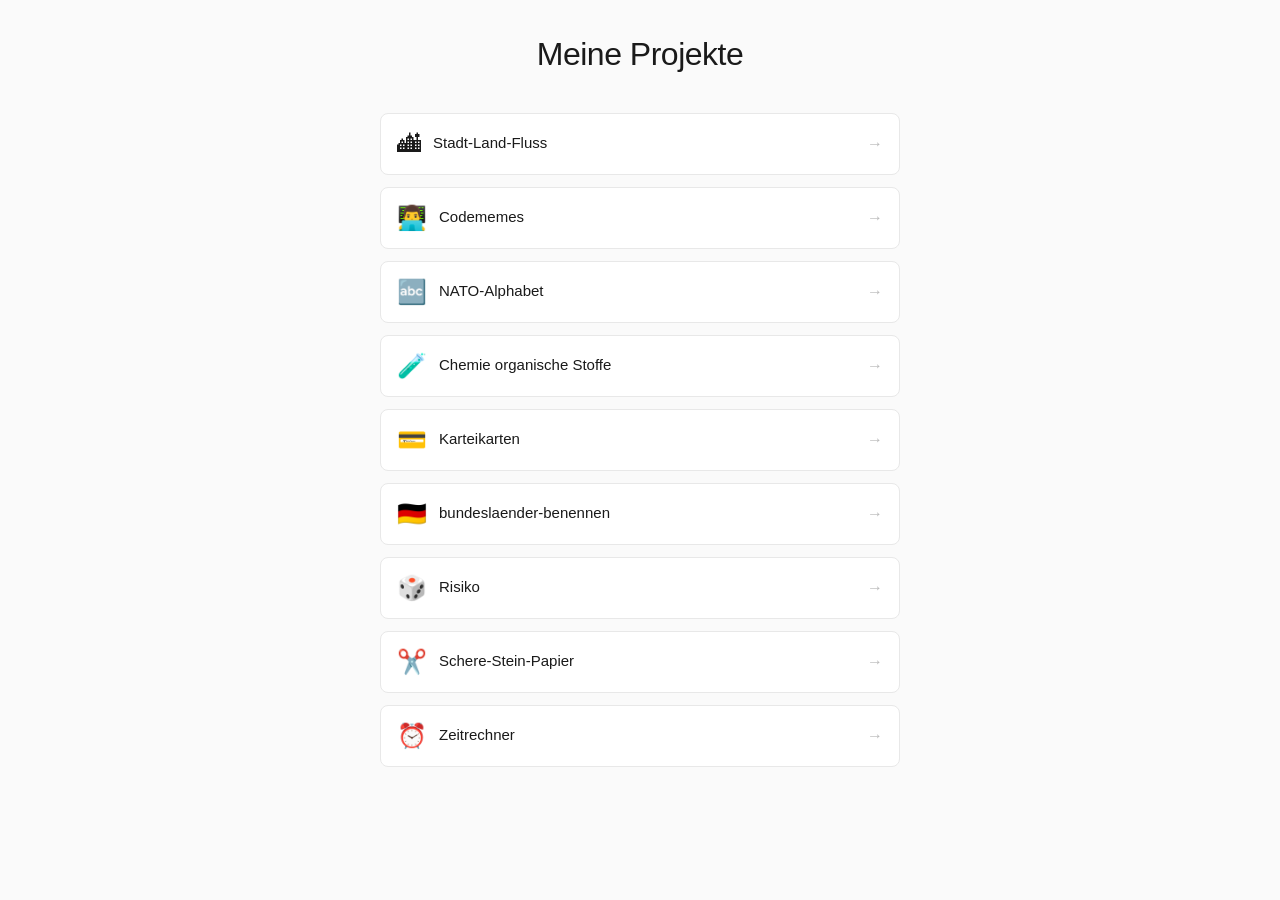
==== index.html @ c9dc9247 "Kosinusähnlichkeit Link raus" ====
<!DOCTYPE html>
<html lang="de">
<head>
    <meta charset="UTF-8">
    <meta name="viewport" content="width=device-width, initial-scale=1.0">
    <meta name="theme-color" content="#1a1a2e">
    <meta name="apple-mobile-web-app-capable" content="yes">
    <meta name="apple-mobile-web-app-status-bar-style" content="black-translucent">
    <meta name="apple-mobile-web-app-title" content="Dashboard">
    <title>Dashboard</title>
    <style>
        * {
            margin: 0;
            padding: 0;
            box-sizing: border-box;
        }

        body {
            font-family: -apple-system, BlinkMacSystemFont, 'Segoe UI', Roboto, sans-serif;
            background: #fafafa;
            color: #1a1a1a;
            min-height: 100vh;
            padding: 24px;
            display: flex;
            flex-direction: column;
            align-items: center;
        }

        .container {
            width: 100%;
            max-width: 520px;
        }

        .header {
            text-align: center;
            margin-bottom: 40px;
            padding-top: 12px;
        }

        .header h1 {
            font-size: 32px;
            margin-bottom: 6px;
            font-weight: 300;
            letter-spacing: -0.5px;
        }

        .header p {
            color: #888;
            font-size: 13px;
            font-weight: 400;
        }

        .projects-grid {
            display: grid;
            grid-template-columns: 1fr;
            gap: 12px;
            margin-bottom: 60px;
        }

        .project-card {
            background: #ffffff;
            border: 1px solid #e8e8e8;
            border-radius: 8px;
            padding: 16px;
            text-decoration: none;
            color: #1a1a1a;
            transition: all 0.2s ease;
            display: flex;
            align-items: center;
            gap: 12px;
        }

        .project-card:hover {
            border-color: #d0d0d0;
            background: #fefefe;
            box-shadow: 0 2px 8px rgba(0, 0, 0, 0.05);
        }

        .project-card:active {
            background: #f8f8f8;
        }

        .project-icon {
            font-size: 24px;
            min-width: 24px;
        }

        .project-info {
            flex: 1;
            min-width: 0;
        }

        .project-title {
            font-weight: 500;
            font-size: 15px;
            margin-bottom: 3px;
            white-space: nowrap;
            overflow: hidden;
            text-overflow: ellipsis;
        }


        .external-link {
            color: #bbb;
            font-size: 16px;
            transition: color 0.2s;
        }

        .project-card:hover .external-link {
            color: #666;
        }

        @media (max-width: 480px) {
            .header h1 {
                font-size: 24px;
            }

            .project-card {
                padding: 14px;
            }
        }
    </style>
</head>
<body>
    <div class="container">
        <div class="header">
            <h1>Meine Projekte</h1>
        </div>

        <div id="projectsList" class="projects-grid">
            <!-- Projekte werden hier eingefügt -->
        </div>
    </div>

    <script>
        const projects = [
            {
                title: "Stadt-Land-Fluss",
                url: "https://schwanniii.github.io/Stadt-Land-Fluss/",
                icon: "🏙"
            },

            {
                title: "Codememes",
                url: "https://codenames-adgg.onrender.com/#/",
                icon: "👨‍💻"
            },

            {
                title: "NATO-Alphabet",
                url: "https://schwanniii.github.io/NATO-Alphabet/",
                icon: "🔤"
            },

            {
                title: "Chemie organische Stoffe",
                url: "https://schwanniii.github.io/Chemie-organische-Stoffe/",
                icon: "🧪"
            },

            {
                title: "Karteikarten",
                url: "https://schwanniii.github.io/Karteikarten/",
                icon: "💳"
            },

            {
                title: "bundeslaender-benennen",
                url: "https://schwanniii.github.io/bundeslaender-benennen/",
                icon: "🇩🇪"
            },

            {
                title: "Risiko",
                url: "https://schwanniii.github.io/Risiko/",
                icon: "🎲"
            },

            {
                title: "Schere-Stein-Papier",
                url: "https://schwanniii.github.io/Schere-Stein-Papier/",
                icon: "✂️"
            },

            {
                title: "Zeitrechner",
                url: "https://schwanniii.github.io/Zeitrechner/",
                icon: "⏰"
            },
        ];

        // Projekte automatisch rendern
        function renderProjects() {
            const projectsList = document.getElementById("projectsList");
            projectsList.innerHTML = projects.map(project => `
                <a href="${project.url}" class="project-card" target="_blank" rel="noopener noreferrer">
                    <div class="project-icon">${project.icon}</div>
                    <div class="project-info">
                        <div class="project-title">${project.title}</div>
                    </div>
                    <div class="external-link">→</div>
                </a>
            `).join("");
        }

        // Beim Laden der Seite
        renderProjects();
    </script>
</body>
</html>
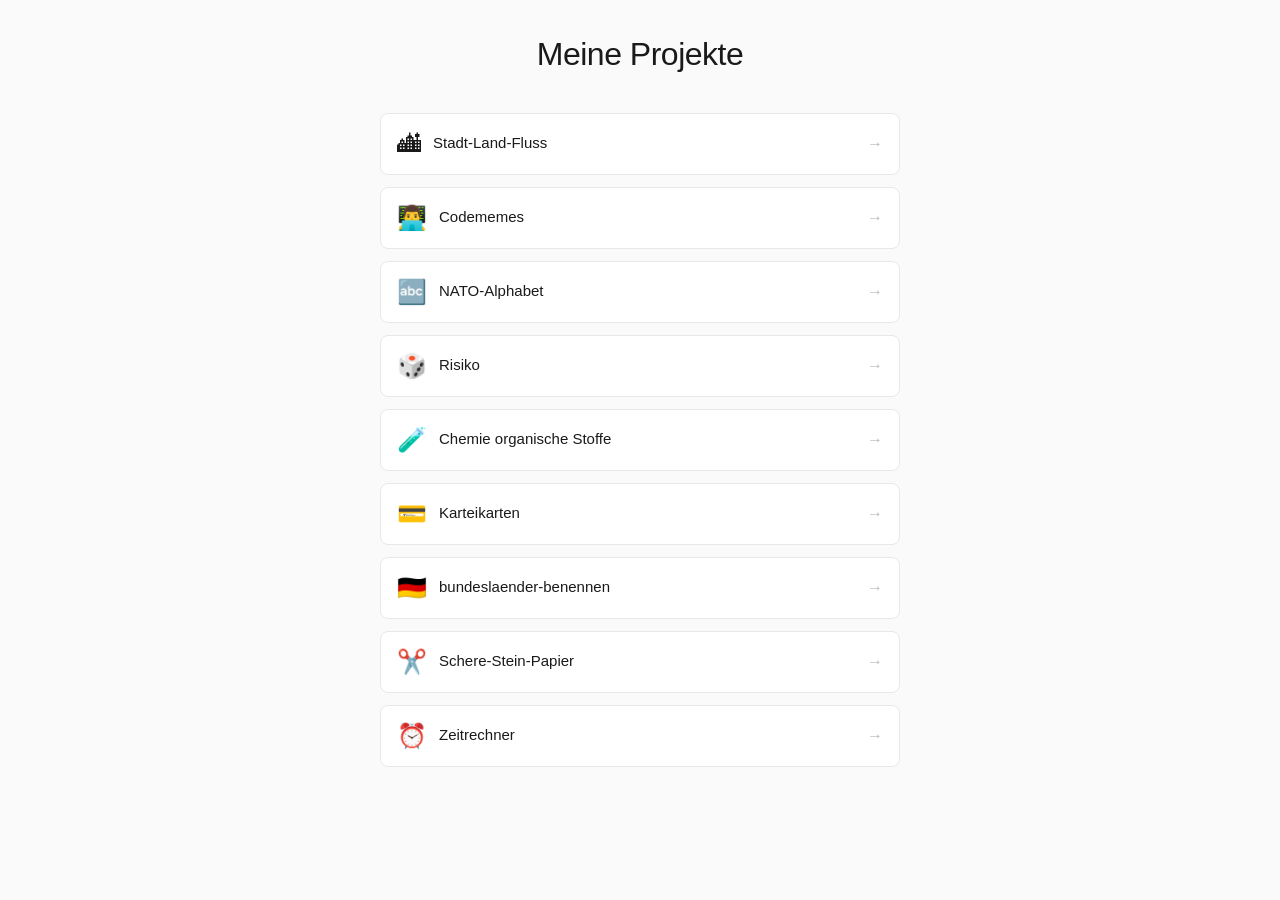
==== commit 890190c2: "Risiko höher in der Liste" ====
--- a/index.html
+++ b/index.html
@@ -153,6 +153,12 @@
             },
 
             {
+                title: "Risiko",
+                url: "https://schwanniii.github.io/Risiko/",
+                icon: "🎲"
+            },
+
+            {
                 title: "Chemie organische Stoffe",
                 url: "https://schwanniii.github.io/Chemie-organische-Stoffe/",
                 icon: "🧪"
@@ -168,12 +174,6 @@
                 title: "bundeslaender-benennen",
                 url: "https://schwanniii.github.io/bundeslaender-benennen/",
                 icon: "🇩🇪"
-            },
-
-            {
-                title: "Risiko",
-                url: "https://schwanniii.github.io/Risiko/",
-                icon: "🎲"
             },
 
             {
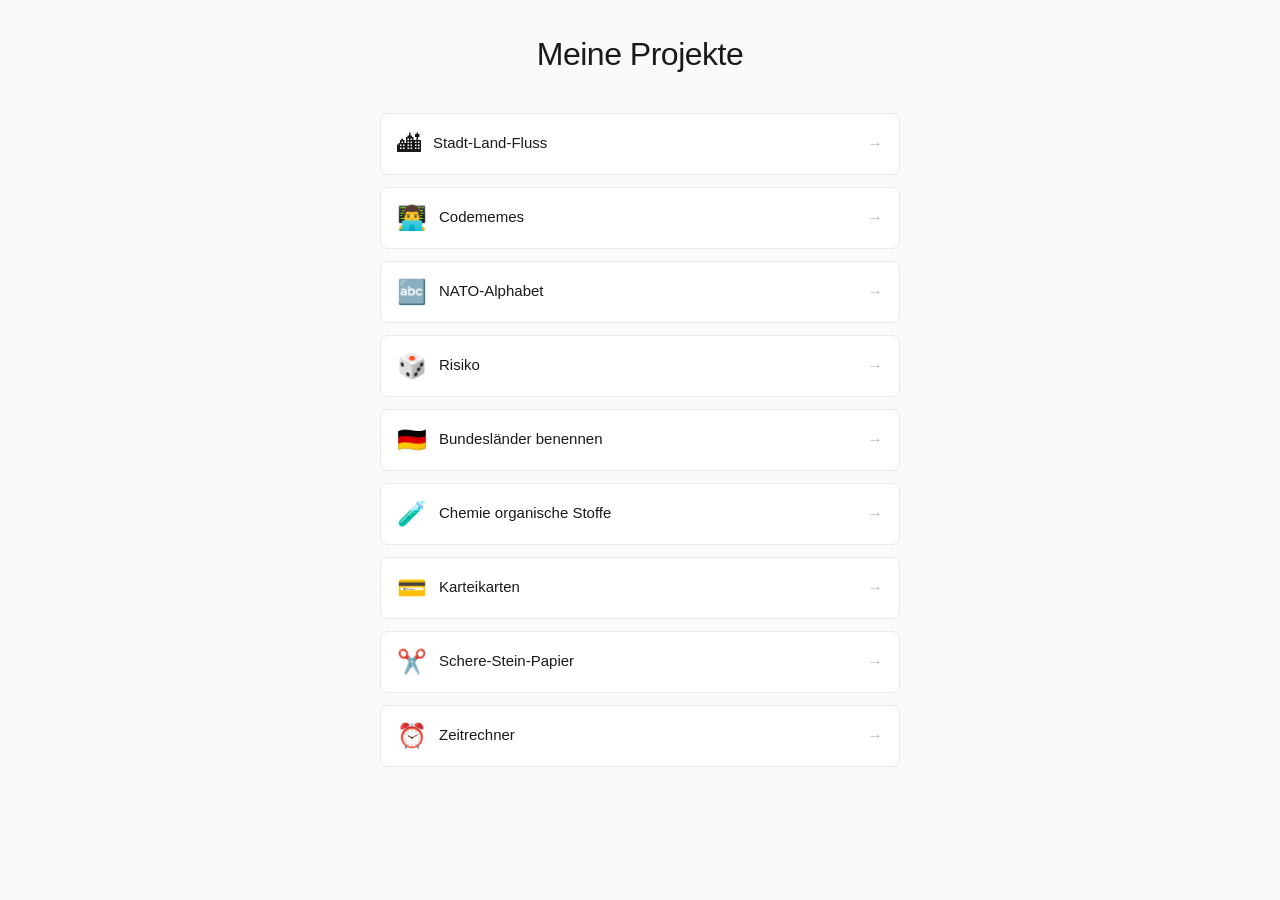
==== commit e54e274f: "Bundesländer unter Risiko + Anzeigenamen davon geändert" ====
--- a/index.html
+++ b/index.html
@@ -159,6 +159,12 @@
             },
 
             {
+                title: "Bundesländer benennen",
+                url: "https://schwanniii.github.io/bundeslaender-benennen/",
+                icon: "🇩🇪"
+            },
+
+            {
                 title: "Chemie organische Stoffe",
                 url: "https://schwanniii.github.io/Chemie-organische-Stoffe/",
                 icon: "🧪"
@@ -168,12 +174,6 @@
                 title: "Karteikarten",
                 url: "https://schwanniii.github.io/Karteikarten/",
                 icon: "💳"
-            },
-
-            {
-                title: "bundeslaender-benennen",
-                url: "https://schwanniii.github.io/bundeslaender-benennen/",
-                icon: "🇩🇪"
             },
 
             {
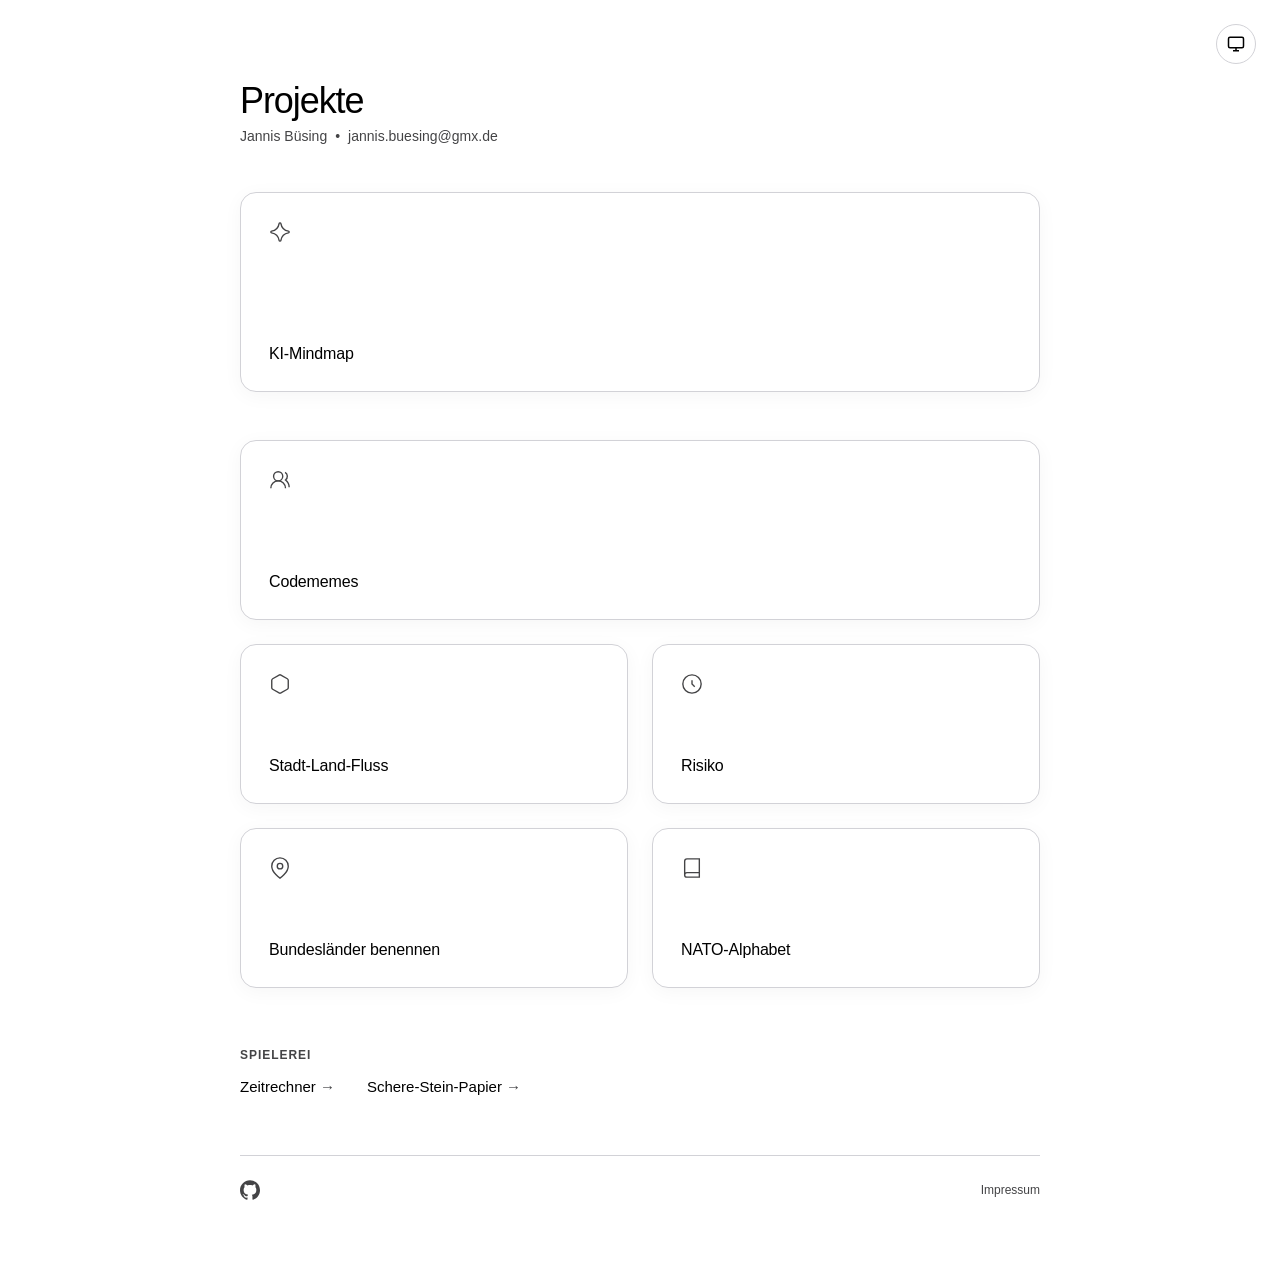
==== commit c98cb5c7: "Dashboard komplett überarbeitet" ====
--- a/index.html
+++ b/index.html
@@ -3,208 +3,116 @@
 <head>
     <meta charset="UTF-8">
     <meta name="viewport" content="width=device-width, initial-scale=1.0">
-    <meta name="theme-color" content="#1a1a2e">
-    <meta name="apple-mobile-web-app-capable" content="yes">
-    <meta name="apple-mobile-web-app-status-bar-style" content="black-translucent">
-    <meta name="apple-mobile-web-app-title" content="Dashboard">
     <title>Dashboard</title>
-    <style>
-        * {
-            margin: 0;
-            padding: 0;
-            box-sizing: border-box;
-        }
-
-        body {
-            font-family: -apple-system, BlinkMacSystemFont, 'Segoe UI', Roboto, sans-serif;
-            background: #fafafa;
-            color: #1a1a1a;
-            min-height: 100vh;
-            padding: 24px;
-            display: flex;
-            flex-direction: column;
-            align-items: center;
-        }
-
-        .container {
-            width: 100%;
-            max-width: 520px;
-        }
-
-        .header {
-            text-align: center;
-            margin-bottom: 40px;
-            padding-top: 12px;
-        }
-
-        .header h1 {
-            font-size: 32px;
-            margin-bottom: 6px;
-            font-weight: 300;
-            letter-spacing: -0.5px;
-        }
-
-        .header p {
-            color: #888;
-            font-size: 13px;
-            font-weight: 400;
-        }
-
-        .projects-grid {
-            display: grid;
-            grid-template-columns: 1fr;
-            gap: 12px;
-            margin-bottom: 60px;
-        }
-
-        .project-card {
-            background: #ffffff;
-            border: 1px solid #e8e8e8;
-            border-radius: 8px;
-            padding: 16px;
-            text-decoration: none;
-            color: #1a1a1a;
-            transition: all 0.2s ease;
-            display: flex;
-            align-items: center;
-            gap: 12px;
-        }
-
-        .project-card:hover {
-            border-color: #d0d0d0;
-            background: #fefefe;
-            box-shadow: 0 2px 8px rgba(0, 0, 0, 0.05);
-        }
-
-        .project-card:active {
-            background: #f8f8f8;
-        }
-
-        .project-icon {
-            font-size: 24px;
-            min-width: 24px;
-        }
-
-        .project-info {
-            flex: 1;
-            min-width: 0;
-        }
-
-        .project-title {
-            font-weight: 500;
-            font-size: 15px;
-            margin-bottom: 3px;
-            white-space: nowrap;
-            overflow: hidden;
-            text-overflow: ellipsis;
-        }
-
-
-        .external-link {
-            color: #bbb;
-            font-size: 16px;
-            transition: color 0.2s;
-        }
-
-        .project-card:hover .external-link {
-            color: #666;
-        }
-
-        @media (max-width: 480px) {
-            .header h1 {
-                font-size: 24px;
-            }
-
-            .project-card {
-                padding: 14px;
-            }
-        }
-    </style>
+    <link rel="stylesheet" href="index.css">
+    <!-- Script wird am Ende geladen, um das DOM nicht zu blockieren -->
+    <script src="index.js" defer></script>
+    <script src="theme.js"></script>
 </head>
 <body>
-    <div class="container">
-        <div class="header">
-            <h1>Meine Projekte</h1>
-        </div>
 
-        <div id="projectsList" class="projects-grid">
-            <!-- Projekte werden hier eingefügt -->
+    <!-- Theme-Wechsler -->
+    <div class="theme-menu-container">
+        <!-- Der sichtbare Button, der dynamisch das aktive Icon zeigt -->
+        <button id="themeToggleBtn" class="theme-toggle-btn" aria-label="Farbschema wechseln" aria-haspopup="listbox" aria-expanded="false">
+            <svg class="icon-sun" viewBox="0 0 24 24"><circle cx="12" cy="12" r="5"/><path d="M12 1v2M12 21v2M4.22 4.22l1.42 1.42M18.36 18.36l1.42 1.42M1 12h2M21 12h2M4.22 19.78l1.42-1.42M18.36 5.64l1.42-1.42"/></svg>
+            <svg class="icon-moon" viewBox="0 0 24 24"><path d="M21 12.79A9 9 0 1 1 11.21 3 7 7 0 0 0 21 12.79z"/></svg>
+            <svg class="icon-system" viewBox="0 0 24 24"><rect x="2" y="3" width="20" height="14" rx="2"/><path d="M8 21h8M12 17v4"/></svg>
+        </button>
+
+        <!-- Das elegante, schwebende Dropdown-Menü -->
+        <div id="themeDropdown" class="theme-dropdown">
+            <div class="theme-option" data-value="light">
+                <svg viewBox="0 0 24 24"><circle cx="12" cy="12" r="5"/><path d="M12 1v2M12 21v2M4.22 4.22l1.42 1.42M18.36 18.36l1.42 1.42M1 12h2M21 12h2M4.22 19.78l1.42-1.42M18.36 5.64l1.42-1.42"/></svg>
+                <span>Light</span>
+            </div>
+            <div class="theme-option" data-value="dark">
+                <svg viewBox="0 0 24 24"><path d="M21 12.79A9 9 0 1 1 11.21 3 7 7 0 0 0 21 12.79z"/></svg>
+                <span>Dark</span>
+            </div>
+            <div class="theme-option" data-value="system">
+                <svg viewBox="0 0 24 24"><rect x="2" y="3" width="20" height="14" rx="2"/><path d="M8 21h8M12 17v4"/></svg>
+                <span>System</span>
+            </div>
         </div>
     </div>
 
-    <script>
-        const projects = [
-            {
-                title: "Stadt-Land-Fluss",
-                url: "https://schwanniii.github.io/Stadt-Land-Fluss/",
-                icon: "🏙"
-            },
+    <div class="dashboard">
+        
+        <header class="header">
+            <h1>Projekte</h1>
+            <div class="profile-info">
+                <span class="profile-name">Jannis Büsing</span>
+                <span class="profile-divider">•</span>
+                <a href="mailto:jannis.buesing@gmx.de" class="profile-email">jannis.buesing@gmx.de</a>
+            </div>
+        </header>
 
-            {
-                title: "Codememes",
-                url: "https://codenames-adgg.onrender.com/#/",
-                icon: "👨‍💻"
-            },
+        <!-- ZONE 1: MEISTERWERK (Rang 1) -->
+        <section class="hero-zone">
+            <a href="https://ki-mindmap.vercel.app/" class="card" target="_blank" rel="noopener noreferrer">
+                <svg class="card-icon" viewBox="0 0 24 24"><path d="M12.983 21.186a1 1 0 0 1-1.966 0 10 10 0 0 0-8.203-8.203 1 1 0 0 1 0-1.966 10 10 0 0 0 8.203-8.203 1 1 0 0 1 1.966 0 10 10 0 0 0 8.203 8.203 1 1 0 0 1 0 1.966 10 10 0 0 0-8.203 8.203"/></svg>
+                <div class="card-title">KI-Mindmap</div>
+            </a>
+        </section>
 
-            {
-                title: "NATO-Alphabet",
-                url: "https://schwanniii.github.io/NATO-Alphabet/",
-                icon: "🔤"
-            },
+        <!-- ZONE 2: PREMIUM KOLLEKTION -->
+        <section class="premium-grid">
+            
+            <!-- Rang 2 nimmt die volle Breite ein -->
+            <a href="https://codememes.onrender.com/" class="card grid-full" target="_blank" rel="noopener noreferrer">
+                <svg class="card-icon" viewBox="0 0 24 24"><path d="M18 21a8 8 0 0 0-16 0"/><circle cx="10" cy="8" r="5"/><path d="M22 20c0-3.37-2-6.5-4-8a5 5 0 0 0-.45-8.3"/></svg>
+                <div class="card-title">Codememes</div>
+            </a>
 
-            {
-                title: "Risiko",
-                url: "https://schwanniii.github.io/Risiko/",
-                icon: "🎲"
-            },
+            <!-- Rang 3 bis 6 im sauberen 2x2 Grid -->
+            <a href="https://jannis-buesing.github.io/Stadt-Land-Fluss/" class="card" target="_blank" rel="noopener noreferrer">
+                <svg class="card-icon" viewBox="0 0 24 24"><path d="M21 16V8a2 2 0 0 0-1-1.73l-7-4a2 2 0 0 0-2 0l-7 4A2 2 0 0 0 3 8v8a2 2 0 0 0 1 1.73l7 4a2 2 0 0 0 2 0l7-4A2 2 0 0 0 21 16z"/></svg>
+                <div class="card-title">Stadt-Land-Fluss</div>
+            </a>
 
-            {
-                title: "Bundesländer benennen",
-                url: "https://schwanniii.github.io/bundeslaender-benennen/",
-                icon: "🇩🇪"
-            },
+            <a href="https://jannis-buesing.github.io/Risiko/" class="card" target="_blank" rel="noopener noreferrer">
+                <svg class="card-icon" viewBox="0 0 24 24"><circle cx="12" cy="12" r="10"/><path d="M12 8v4l3 3"/></svg>
+                <div class="card-title">Risiko</div>
+            </a>
 
-            {
-                title: "Chemie organische Stoffe",
-                url: "https://schwanniii.github.io/Chemie-organische-Stoffe/",
-                icon: "🧪"
-            },
+            <a href="https://jannis-buesing.github.io/bundeslaender-benennen/" class="card" target="_blank" rel="noopener noreferrer">
+                <svg class="card-icon" viewBox="0 0 24 24"><path d="M21 10c0 7-9 13-9 13s-9-6-9-13a9 9 0 0 1 18 0z"/><circle cx="12" cy="10" r="3"/></svg>
+                <div class="card-title">Bundesländer benennen</div>
+            </a>
 
-            {
-                title: "Karteikarten",
-                url: "https://schwanniii.github.io/Karteikarten/",
-                icon: "💳"
-            },
+            <a href="https://jannis-buesing.github.io/NATO-Alphabet/" class="card" target="_blank" rel="noopener noreferrer">
+                <svg class="card-icon" viewBox="0 0 24 24"><path d="M4 19.5A2.5 2.5 0 0 1 6.5 17H20M4 4.5A2.5 2.5 0 0 1 6.5 2H20v20H6.5A2.5 2.5 0 0 1 4 19.5v-15z"/></svg>
+                <div class="card-title">NATO-Alphabet</div>
+            </a>
+        </section>
 
-            {
-                title: "Schere-Stein-Papier",
-                url: "https://schwanniii.github.io/Schere-Stein-Papier/",
-                icon: "✂️"
-            },
+        <!-- ZONE 3: SPIELEREI (Keine Pillen, edle Text-Links) -->
+        <section class="shoutout-zone">
+            <span class="shoutout-label">Spielerei</span>
+            <div class="shoutout-links-container">
+                <a href="https://jannis-buesing.github.io/Zeitrechner/" class="shoutout-link" target="_blank" rel="noopener noreferrer">
+                    Zeitrechner <span class="arrow">→</span>
+                </a>
+                <a href="https://jannis-buesing.github.io/Schere-Stein-Papier/" class="shoutout-link" target="_blank" rel="noopener noreferrer">
+                    Schere-Stein-Papier <span class="arrow">→</span>
+                </a>
+            </div>
+        </section>
 
-            {
-                title: "Zeitrechner",
-                url: "https://schwanniii.github.io/Zeitrechner/",
-                icon: "⏰"
-            },
-        ];
+       <footer class="footer">
+            <!-- GitHub Icon-Link -->
+            <a href="https://github.com/jannis-buesing" class="footer-icon-link" target="_blank" rel="noopener noreferrer" aria-label="GitHub Profil">
+                <svg role="img" viewBox="0 0 24 24">
+                    <title>GitHub</title>
+                    <path d="M12 .297c-6.63 0-12 5.373-12 12 0 5.303 3.438 9.8 8.205 11.385.6.113.82-.258.82-.577 0-.285-.01-1.04-.015-2.04-3.338.724-4.042-1.61-4.042-1.61C4.422 18.07 3.633 17.7 3.633 17.7c-1.087-.744.084-.729.084-.729 1.205.084 1.838 1.236 1.838 1.236 1.07 1.835 2.809 1.305 3.495.998.108-.776.417-1.305.76-1.605-2.665-.3-5.466-1.332-5.466-5.93 0-1.31.465-2.38 1.235-3.22-.135-.303-.54-1.523.105-3.176 0 0 1.005-.322 3.3 1.23.96-.267 1.98-.399 3-.405 1.02.006 2.04.138 3 .405 2.28-1.552 3.285-1.23 3.285-1.23.645 1.653.24 2.873.12 3.176.765.84 1.23 1.91 1.23 3.22 0 4.61-2.805 5.625-5.475 5.92.42.36.81 1.096.81 2.22 0 1.606-.015 2.896-.015 3.286 0 .315.21.69.825.57C20.565 22.092 24 17.592 24 12.297c0-6.627-5.373-12-12-12"/>
+                </svg>
+            </a>
+            
+            <!-- Impressum-Link -->
+            <a href="impressum.html" class="footer-link">Impressum</a>
+        </footer>
 
-        // Projekte automatisch rendern
-        function renderProjects() {
-            const projectsList = document.getElementById("projectsList");
-            projectsList.innerHTML = projects.map(project => `
-                <a href="${project.url}" class="project-card" target="_blank" rel="noopener noreferrer">
-                    <div class="project-icon">${project.icon}</div>
-                    <div class="project-info">
-                        <div class="project-title">${project.title}</div>
-                    </div>
-                    <div class="external-link">→</div>
-                </a>
-            `).join("");
-        }
-
-        // Beim Laden der Seite
-        renderProjects();
-    </script>
+    </div>
 </body>
-</html>
+</html>
--- a/index.css
+++ b/index.css
@@ -0,0 +1,376 @@
+/* 1. Kontrastreiches Farbschema */
+:root {
+    --bg-color: #ffffff;         /* Pures Weiß für maximalen Kontrast */
+    --text-main: #000000;        /* Tiefschwarz */
+    --text-muted: #444446;       /* Deutlich dunkleres, lesbares Grau */
+    --card-bg: #ffffff;
+    --card-border: #d2d2d7;      /* Gut sichtbare Rahmenlinie */
+    --card-shadow: rgba(0, 0, 0, 0.04);
+    --hover-shadow: rgba(0, 0, 0, 0.12);
+    --accent: #000000;
+}
+
+body.dark {
+    --bg-color: #000000;         /* Absolutes Tiefschwarz */
+    --text-main: #ffffff;         /* Pures Weiß */
+    --text-muted: #b0b0b5;       /* Helles, kontraststarkes Grau */
+    --card-bg: #0c0c0e;          /* Minimal helleres Anthrazit */
+    --card-border: rgba(255, 255, 255, 0.22); /* Knackiger, strahlender Rahmen */
+    --card-shadow: rgba(0, 0, 0, 0.9);
+    --hover-shadow: rgba(255, 255, 255, 0.06);
+    --accent: #ffffff;
+}
+
+* {
+    margin: 0;
+    padding: 0;
+    box-sizing: border-box;
+}
+
+body {
+    font-family: -apple-system, BlinkMacSystemFont, "Segoe UI", Roboto, sans-serif;
+    background-color: var(--bg-color);
+    color: var(--text-main);
+    min-height: 100vh;
+    padding: 80px 24px;
+    display: flex;
+    flex-direction: column;
+    align-items: center;
+    transition: background-color 0.3s ease, color 0.3s ease;
+    position: relative;
+}
+
+/* Theme-Wechsler Start */
+.theme-menu-container {
+    position: absolute;
+    top: 24px;
+    right: 24px;
+    display: inline-block;
+    z-index: 1000;
+}
+
+.theme-toggle-btn {
+    background: transparent;
+    border: 1px solid var(--card-border);
+    border-radius: 50%;
+    width: 40px;
+    height: 40px;
+    cursor: pointer;
+    display: flex;
+    align-items: center;
+    justify-content: center;
+    transition: background-color 0.2s, border-color 0.2s;
+}
+
+.theme-toggle-btn:hover,
+.theme-menu-container.active .theme-toggle-btn {
+    background: var(--card-bg);
+    border-color: var(--text-muted);
+}
+
+.theme-menu-container svg {
+    width: 18px;
+    height: 18px;
+    fill: none;
+    stroke: var(--text-main);
+    stroke-width: 2;
+    transition: stroke 0.2s;
+}
+
+/* DYNAMISCHE ICON-ANZEIGE AUF DEM BUTTON */
+/* Standardmäßig alle ausblenden */
+.theme-toggle-btn svg { display: none; }
+
+/* Zeige das jeweilige Icon basierend auf dem data-attribute des Containers */
+.theme-menu-container[data-current="light"] .icon-sun { display: block; }
+.theme-menu-container[data-current="dark"] .icon-moon { display: block; }
+.theme-menu-container[data-current="system"] .icon-system { display: block; }
+
+
+/* DAS ELEGANTE SCHWEBENDE DROPDOWN */
+.theme-dropdown {
+    position: absolute;
+    top: calc(100% + 8px);
+    right: 0;
+    background: var(--bg-main, #ffffff); /* Fallback falls Variable anders heißt */
+    border: 1px solid var(--card-border);
+    border-radius: 12px;
+    padding: 6px;
+    min-width: 130px;
+    display: flex;
+    flex-direction: column;
+    gap: 2px;
+    box-shadow: 0 10px 30px rgba(0, 0, 0, 0.08);
+    opacity: 0;
+    transform: translateY(-10px) scale(0.95);
+    pointer-events: none;
+    transition: opacity 0.2s cubic-bezier(0.16, 1, 0.3, 1), 
+                transform 0.2s cubic-bezier(0.16, 1, 0.3, 1);
+}
+
+.dark .theme-dropdown {
+    background: #1c1c1e; /* Hochwertiges iOS/Apple-Dark-Grau für Overlays */
+    box-shadow: 0 10px 30px rgba(0, 0, 0, 0.4);
+}
+
+/* Sichtbarer Zustand des Dropdowns */
+.theme-menu-container.active .theme-dropdown {
+    opacity: 1;
+    transform: translateY(0) scale(1);
+    pointer-events: auto;
+}
+
+/* Die einzelnen Optionen im Menü */
+.theme-option {
+    display: flex;
+    align-items: center;
+    gap: 10px;
+    padding: 8px 12px;
+    border-radius: 8px;
+    cursor: pointer;
+    font-size: 14px;
+    font-weight: 500;
+    color: var(--text-muted);
+    transition: background-color 0.15s, color 0.15s;
+}
+
+.theme-option svg {
+    width: 16px;
+    height: 16px;
+    stroke: var(--text-muted);
+}
+
+.theme-option:hover {
+    background: var(--card-bg);
+    color: var(--text-main);
+}
+
+.theme-option:hover svg {
+    stroke: var(--text-main);
+}
+
+/* Aktive Option markieren */
+.theme-option.selected {
+    color: var(--text-main);
+    background: var(--card-bg);
+}
+
+.theme-option.selected svg {
+    stroke: var(--text-main);
+}
+/* Theme-Wechsler Ende */
+
+.dashboard {
+    width: 100%;
+    max-width: 800px;
+    display: flex;
+    flex-direction: column;
+    gap: 48px;
+}
+
+.header h1 {
+    font-size: 36px;
+    font-weight: 400;
+    letter-spacing: -0.03em;
+    margin-bottom: 6px;
+}
+
+.profile-info {
+    font-size: 14px;
+    color: var(--text-muted);
+    display: flex;
+    align-items: center;
+    justify-content: flex-start; /* Hält alles bombenfest ganz links */
+    flex-wrap: wrap;             /* Erlaubt den Umbruch der E-Mail */
+    row-gap: 4px;                /* Abstand nach unten, wenn es umbricht */
+}
+
+.profile-name {
+    white-space: nowrap;
+    /* Der rechte Abstand zum Divider, solange alles in einer Zeile steht */
+    margin-right: 8px; 
+}
+
+.profile-divider {
+    user-select: none;
+    margin-right: 8px;
+}
+
+.profile-email {
+    color: var(--text-muted);
+    text-decoration: none;
+    transition: color 0.2s;
+    white-space: nowrap;         /* E-Mail bricht nur als Ganzes um */
+}
+
+.profile-email:hover {
+    color: var(--text-main);
+    text-decoration: underline;
+}
+
+/* 
+  DER TRICK: Wenn das Stylesheet bemerkt, dass die E-Mail nicht mehr 
+  in dieselbe Zeile passt, schaltet eine Media-Query (oder CSS Wrap-Erkennung) 
+  den Divider ab. Da wir den genauen Umbruchpunkt anhand deiner Textlänge kennen:
+*/
+@media (max-width: 360px) { /* Passe die Pixelanzahl kurz an, ab wann deine E-Mail umbricht */
+    .profile-divider {
+        display: none;
+    }
+    .profile-name {
+        margin-right: 0;
+        width: 100%; /* Zwingt die E-Mail zusätzlich nach unten */
+    }
+}
+
+/* Premium Karten-Animation */
+.card {
+    background: var(--card-bg);
+    border: 1px solid var(--card-border);
+    border-radius: 16px;
+    padding: 28px;
+    text-decoration: none;
+    color: var(--text-main);
+    box-shadow: 0 4px 20px var(--card-shadow);
+    display: flex;
+    flex-direction: column;
+    justify-content: space-between;
+    min-height: 160px;
+    transition: transform 0.4s cubic-bezier(0.16, 1, 0.3, 1), 
+                box-shadow 0.4s cubic-bezier(0.16, 1, 0.3, 1), 
+                border-color 0.3s ease, background-color 0.3s ease;
+}
+
+.card:hover {
+    transform: translateY(-4px);
+    box-shadow: 0 12px 30px var(--hover-shadow);
+    border-color: var(--text-main); /* Schärferer Rahmen beim Hover */
+}
+
+.card-title {
+    font-size: 16px;
+    font-weight: 500;
+    letter-spacing: -0.01em;
+}
+
+.card-icon {
+    width: 22px;
+    height: 22px;
+    stroke: var(--text-muted);
+    stroke-width: 1.5;
+    fill: none;
+    margin-bottom: 32px;
+    transition: stroke 0.3s ease;
+}
+
+.card:hover .card-icon {
+    stroke: var(--accent);
+}
+
+.hero-zone .card { min-height: 200px; }
+.premium-grid { display: grid; grid-template-columns: repeat(2, 1fr); gap: 24px; }
+.grid-full { grid-column: span 2; min-height: 180px; }
+
+/* ZONE 3: Spielerei (Edles Text-Design statt Pillen) */
+.shoutout-zone {
+    margin-top: 12px;
+    display: flex;
+    flex-direction: column;
+    gap: 16px;
+}
+
+.shoutout-label {
+    font-size: 12px;
+    text-transform: uppercase;
+    letter-spacing: 0.08em;
+    color: var(--text-muted);
+    font-weight: 600;
+}
+
+.shoutout-links-container {
+    display: flex;
+    gap: 32px;
+}
+
+.shoutout-link {
+    font-size: 15px;
+    color: var(--text-main);
+    text-decoration: none;
+    font-weight: 500;
+    display: flex;
+    align-items: center;
+    gap: 4px;
+    transition: color 0.2s;
+}
+
+.shoutout-link .arrow {
+    transition: transform 0.2s cubic-bezier(0.16, 1, 0.3, 1);
+    color: var(--text-muted);
+}
+
+.shoutout-link:hover {
+    color: var(--text-muted);
+}
+
+.shoutout-link:hover .arrow {
+    transform: translateX(4px);
+    color: var(--text-main);
+}
+
+/* Footer */
+.footer {
+    display: flex;
+    justify-content: space-between; /* Platziert die Elemente links und rechts */
+    align-items: center;
+    border-top: 1px solid var(--card-border); /* Behält den Rahmen bei */
+    padding-top: 24px;
+    margin-top: 12px;
+    width: 100%;
+    max-width: 800px; /* Passt sich exakt der Breite deines Dashboards an */
+    margin-left: auto;
+    margin-right: auto;
+}
+
+.footer-icon-link {
+    display: inline-flex;
+    align-items: center;
+    justify-content: center;
+    text-decoration: none;
+    padding: 12px; /* Vergrößert die Klickfläche massiv (Fitts's Law) */
+    margin: -12px; /* Kompensiert das Padding, damit das Layout nicht springt */
+    transition: transform 0.2s cubic-bezier(0.16, 1, 0.3, 1);
+}
+
+.footer-icon-link svg {
+    width: 20px; /* Icon selbst dezent vergrößert für bessere Sichtbarkeit */
+    height: 20px;
+    fill: var(--text-muted);
+    transition: fill 0.2s ease;
+}
+
+.footer-icon-link:hover svg {
+    fill: var(--text-main);
+}
+
+.footer-icon-link:hover {
+    transform: scale(1.08); /* Minimaler, edler Vergrößerungs-Effekt beim Hover */
+}
+
+.footer-link {
+    font-size: 12px;
+    color: var(--text-muted);
+    text-decoration: none;
+    transition: color 0.2s;
+}
+
+.footer-link:hover {
+    color: var(--text-main);
+}
+
+@media (max-width: 600px) {
+    body { padding: 64px 16px 40px 16px; }
+    .theme-toggle { top: 16px; right: 16px; }
+    .premium-grid { grid-template-columns: 1fr; }
+    .grid-full { grid-column: span 1; }
+    .shoutout-links-container { flex-direction: column; gap: 16px; }
+}
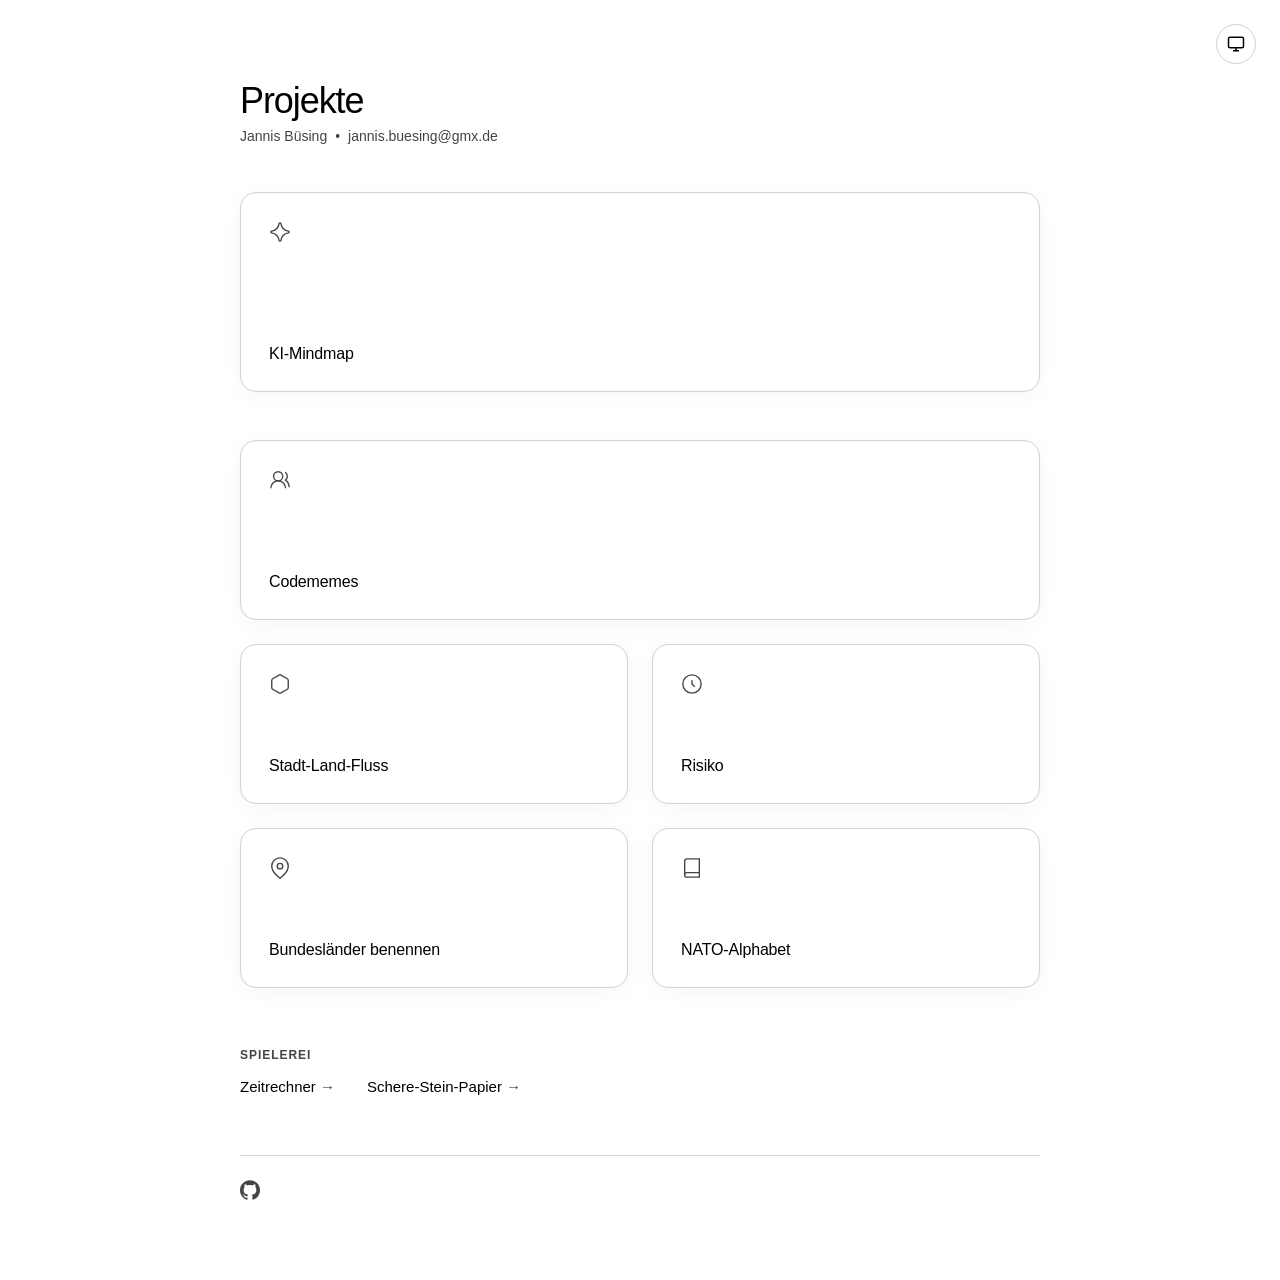
==== commit 473e760e: "Impressum rausgenommen" ====
--- a/index.html
+++ b/index.html
@@ -109,10 +109,10 @@
                 </svg>
             </a>
             
-            <!-- Impressum-Link -->
-            <a href="impressum.html" class="footer-link">Impressum</a>
+            <!-- Impressum-Link
+            <a href="impressum.html" class="footer-link">Impressum</a> -->
         </footer>
 
     </div>
 </body>
-</html>+</html>
